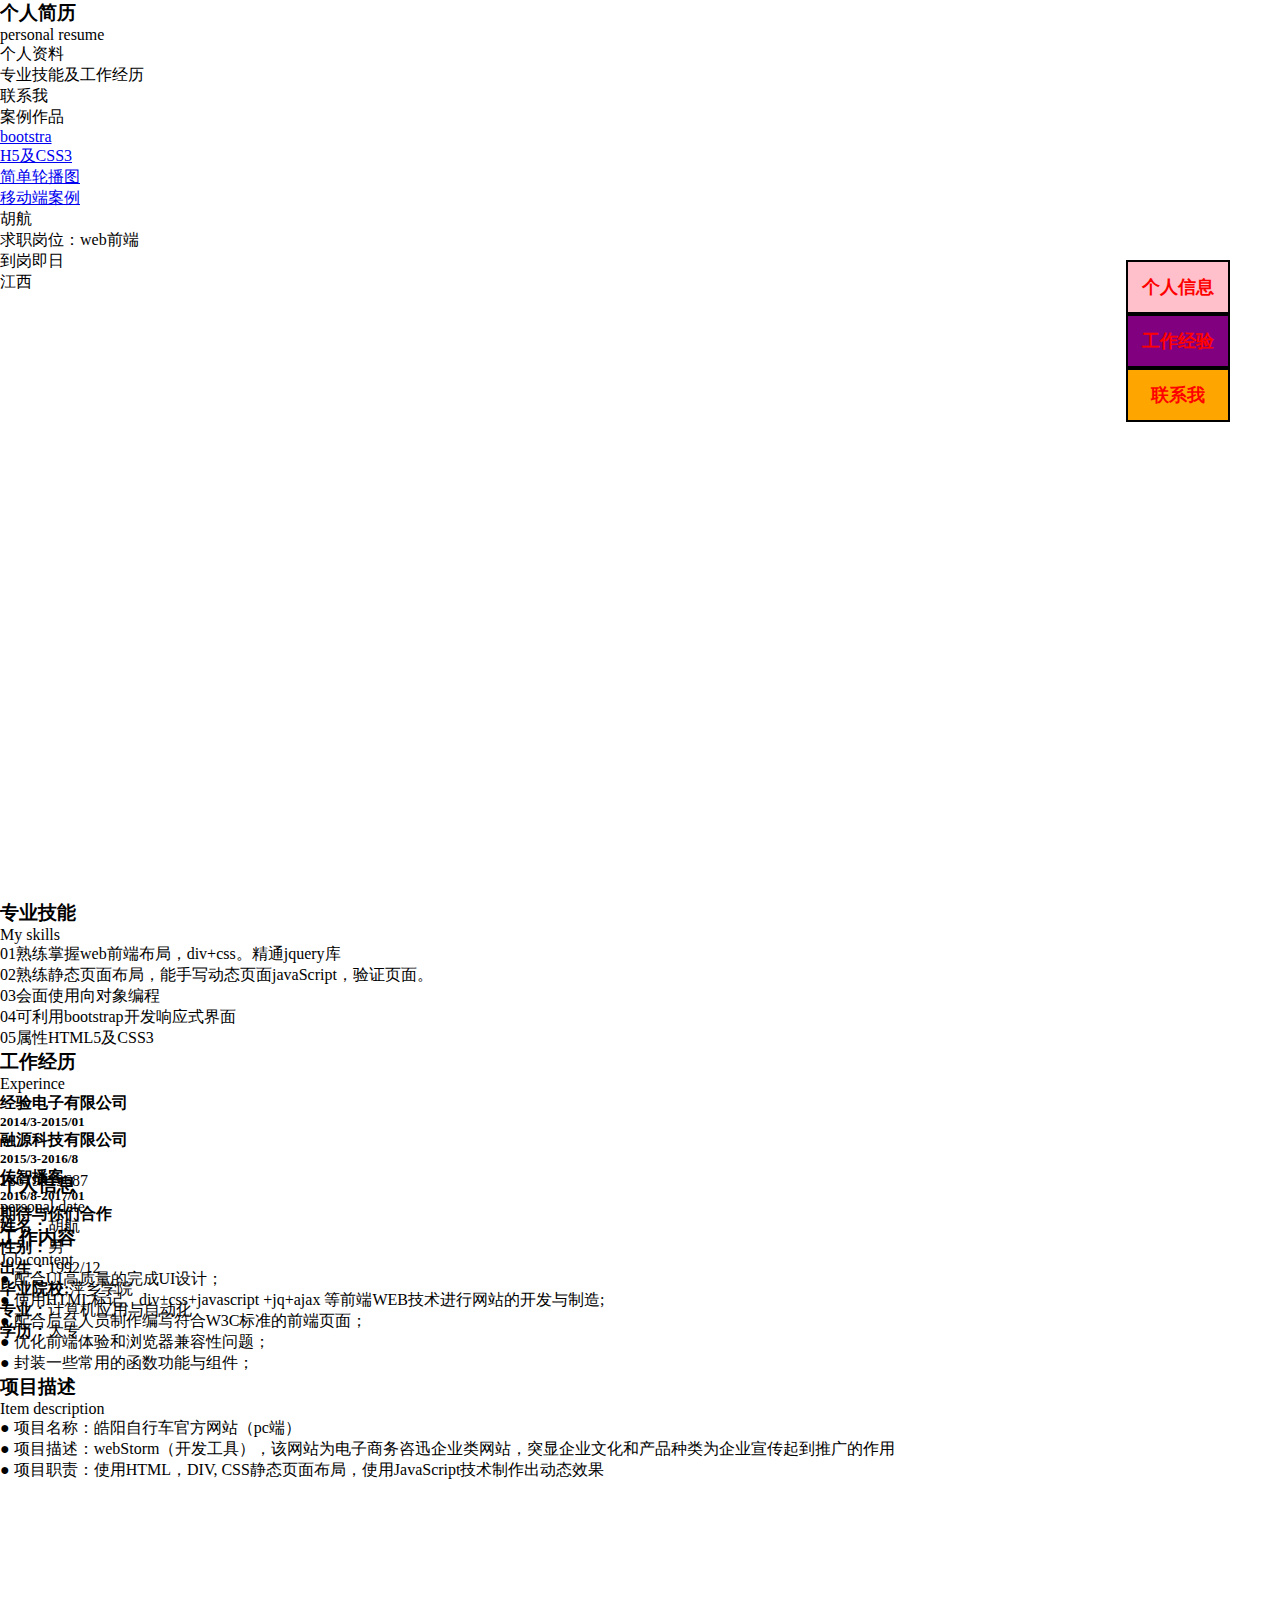
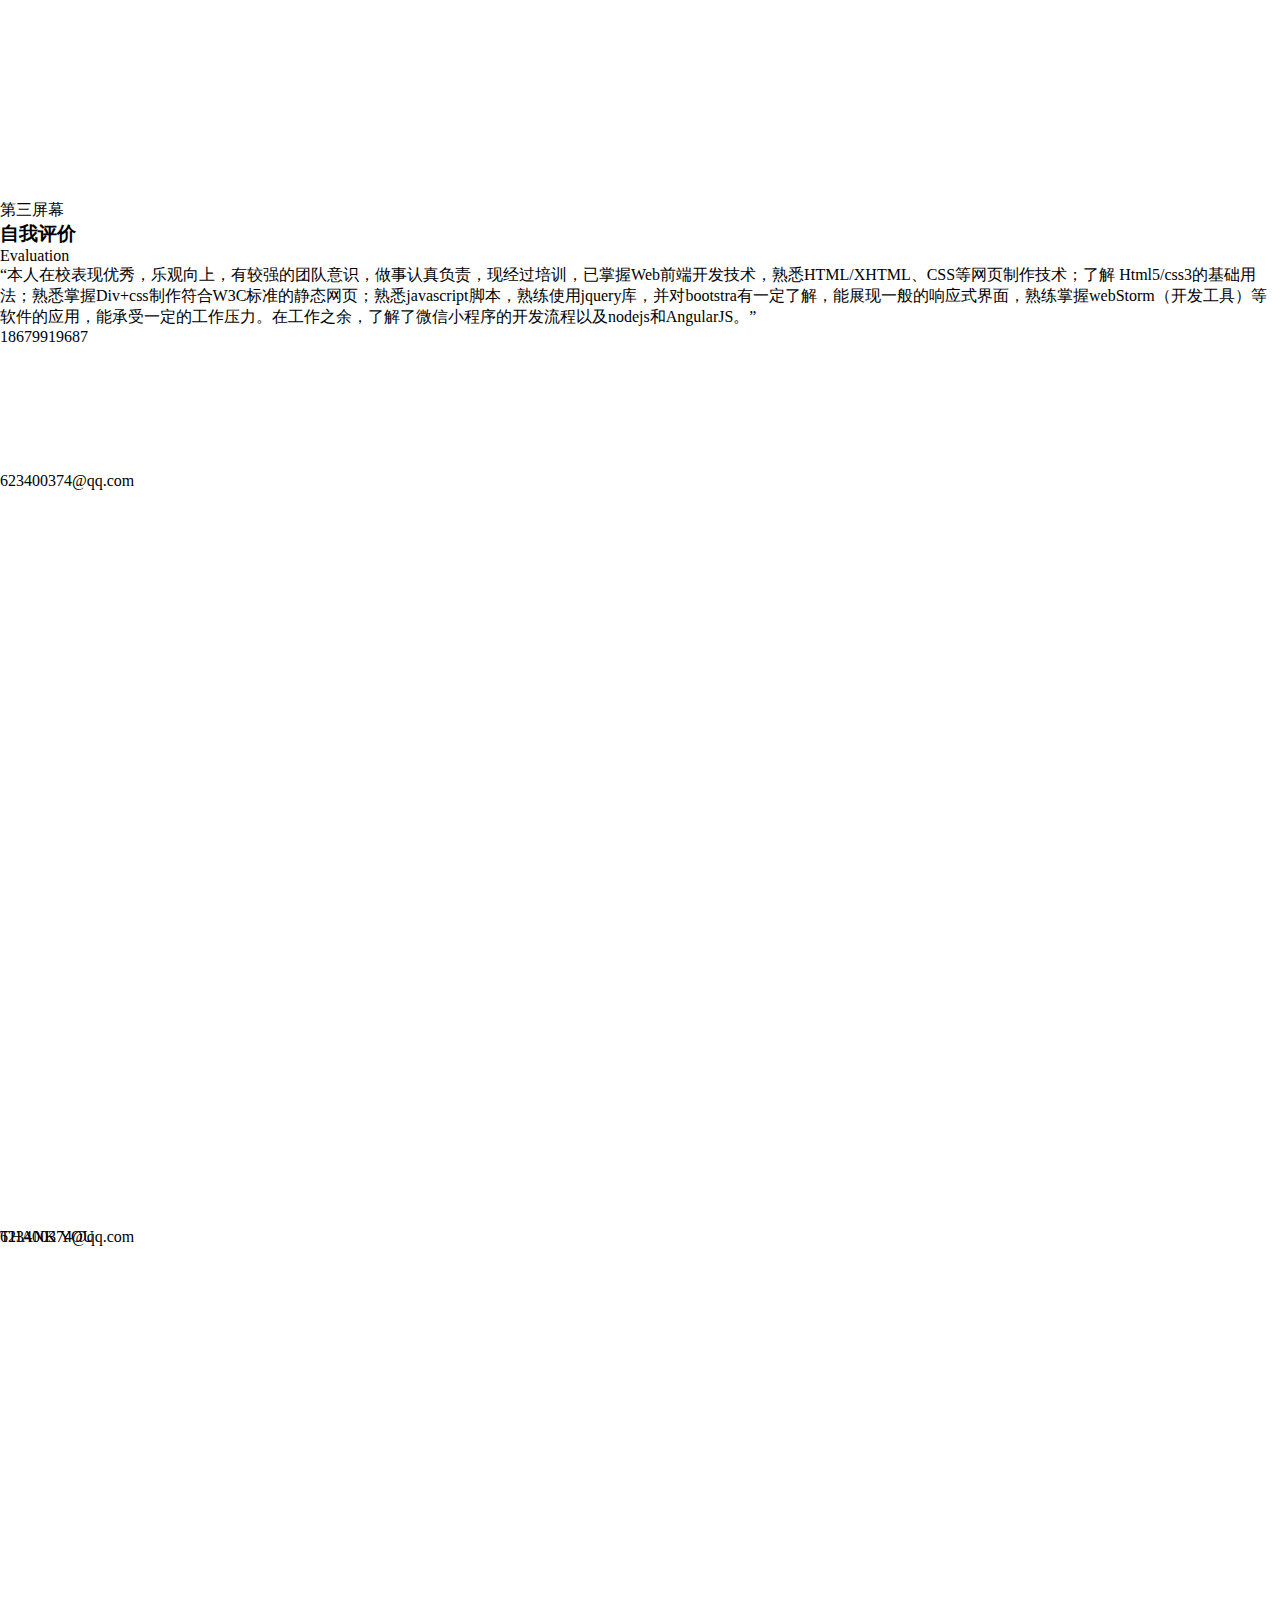
==== index.html @ 918c0c25 "Add files via upload" ====
<!DOCTYPE html>
<html>
<head lang="en">
    <meta charset="UTF-8">
    <title></title>
    <link rel="stylesheet" href="css/jian.css">
    <style>
        * {margin: 0;padding:0;}
        ol,ul {list-style: none;}
        body,html{
            width: 100%;
            height: 100%;
        }
        ul {
            width: 100%;
            height: 100%;
        }
        ul li {
            width: 100%;
            height: 100%;
        }
        ol {
            position: fixed;
            top: 260px;
            right: 50px;
            cursor: pointer;
        }
        ol li {
            width: 100px;
            height: 50px;
            text-align: center;
            line-height: 50px;
            border: 2px solid black;
            font-size: 18px;
            color: red;
            font-weight: 600;
            font-family: "微软雅黑";
        }
    </style>
</head>
<body>

<ul id="ul">
    <li class="section one">
        <div class="tou">
            <i class="iii"></i>
            <h3>个人简历</h3>
            <span>personal resume</span>
        </div>
        <div class="nav">
            <ul id="navbox">
                <li>个人资料</li>
                <li>专业技能及工作经历</li>
                <li>联系我</li>
                <li >
                    <div id="lili">
                        案例作品
                        <div class="ulbox" id="ulbox">
                            <ul>
                                <li><a href="wjs/index.html">bootstra</a></li>
                                <li><a href="360/360index.html">H5及CSS3</a></li>
                                <li><a href="tu/demo.html">简单轮播图</a></li>
                                <li><a href="sj/index.html">移动端案例</a></li>
                            </ul>
                        </div>
                    </div>
                </li>
            </ul>
        </div>
            <div class="ziliao">
                <p></p>
                <ul class="qiu">
                    <li><i class="ia"></i>胡航</li>
                    <li><i class="ib"></i>求职岗位：web前端</li>
                    <li><i class="ic"></i>到岗即日</li>
                </ul>
            </div>
            <div class="xian"></div>
            <ul class="xinxi">
                <li><i class="id"></i>江西</li>
                <li><i class="ie"></i>18679919687</li>
                <li><i class="if"></i>623400374@qq.com</li>
            </ul>
            <div class="ge">
                <div class="geren">
                    <i class="ig"></i>
                    <h3>个人信息</h3>
                    <p>personal date</p>
                </div>
                <div class="xiana"></div>
                <ul class="ji">
                    <li><span><b>姓名：</b>胡航</span></li>
                    <li><span><b>性别：</b>男</span></li>
                    <li><span><b>出生：</b>1992/12 </span></li>
                    <li><span><b>毕业院校:</b>萍乡学院</span></li>
                    <li><span><b>专业：</b>计算机应用与自动化 </span></li>
                    <li><span><b>学历：</b>大专</span></li>
                </ul>
            </div>
    </li>
    <li class="section two">
        <div class="jinengbox">
            <i class="ih"></i>
            <h3>专业技能</h3>
            <p>My skills</p>
            <div class="jineng">
                <div class="shu"></div>
                <ul>
                    <li><span>01</span>熟练掌握web前端布局，div+css。精通jquery库 </li>
                    <li><span>02</span>熟练静态页面布局，能手写动态页面javaScript，验证页面。</li>
                    <li><span>03</span>会面使用向对象编程</li>
                    <li><span>04</span>可利用bootstrap开发响应式界面</li>
                    <li><span>05</span>属性HTML5及CSS3</li>
                </ul>
            </div>
        </div>
        <div class="gongzuobox">
            <i class="ii"></i>
            <h3>工作经历</h3>
            <p>Experince</p>
            <div class="gongzuo">
                <div class="shu"></div>
                <div class="gongzuoxian"></div>
                <div class="gongzuoxianx"></div>
                <ul>
                    <li>
                        <h4>
                            经验电子有限公司
                        </h4>
                        <s></s>
                        <h5>
                            2014/3-2015/01
                        </h5>
                    </li>
                    <li>
                        <h4>
                            融源科技有限公司
                        </h4>
                        <s></s>
                        <h5>
                            2015/3-2016/8
                        </h5>
                    </li>
                    <li>
                        <h4>
                            传智播客
                        </h4>
                        <s></s>
                        <h5>
                            2016/8-2017/01
                        </h5>
                    </li>
                    <li>
                        <h4>
                            期待与你们合作
                        </h4>
                        <s class="ss"></s>
                    </li>
                </ul>
            </div>
        </div>
        <div class="reirong">
            <i class="ij"></i>
            <h3>工作内容</h3>
            <p>Job content</p>
            <ul>
                <li>●  配合UI高质量的完成UI设计；</li>
                <li>●  使用HTML标记、div+css+javascript +jq+ajax 等前端WEB技术进行网站的开发与制造;</li>
                <li>●  配合后台人员制作编写符合W3C标准的前端页面；</li>
                <li>●  优化前端体验和浏览器兼容性问题；</li>
                <li>●  封装一些常用的函数功能与组件；</li>
            </ul>
        </div>
        <div class="xiangmu">
            <div class="xxx"></div>
            <i class="ik"></i>
            <h3>项目描述</h3>
            <p>Item description</p>
            <ul>
                <li><span>●  项目名称：</span>皓阳自行车官方网站（pc端）</li>
                <li><span>●  项目描述：</span>webStorm（开发工具），该网站为电子商务咨迅企业类网站，突显企业文化和产品种类为企业宣传起到推广的作用</li>
                <li><span>●  项目职责：</span>使用HTML，DIV, CSS静态页面布局，使用JavaScript技术制作出动态效果</li>
            </ul>
        </div>
    </li>
    <li class="section three">第三屏幕
        <div class="ziping">
            <i class="iq"></i>
            <h3>自我评价</h3>
            <p>Evaluation</p>
        </div>
        <div class="zpshu"></div>
        <span class="zipingbox">
         “本人在校表现优秀，乐观向上，有较强的团队意识，做事认真负责，现经过培训，已掌握Web前端开发技术，熟悉HTML/XHTML、CSS等网页制作技术；了解 Html5/css3的基础用法；熟悉掌握Div+css制作符合W3C标准的静态网页；熟悉javascript脚本，熟练使用jquery库，并对bootstra有一定了解，能展现一般的响应式界面，熟练掌握webStorm（开发工具）等软件的应用，能承受一定的工作压力。在工作之余，了解了微信小程序的开发流程以及nodejs和AngularJS。”
        </span>
        <div class="lianxi">
            <i class="at"></i>
            <i class="m"></i>
            <i class="e"></i>
        </div>
        <ul class="atme">
            <li><i class="iy"></i>18679919687</li>
            <li><i class="iz"></i>623400374@qq.com</li>
        </ul>
       <span class="thank">THANK YOU</span>
    </li>
</ul>
<ol id="ol">
    <li>个人信息</li>
    <li>工作经验</li>
    <li>联系我</li>
</ol>
</body>
</html>
<script src="js/jian.js"></script>
<script>
    var ol = document.getElementById("ol");
    var ul = document.getElementById("ul");
    var arrColor = ["pink","purple","orange"];  // 颜色数组
    var olChild = ol.children;
    var ulChild = ul.children;

    var ulbox=document.getElementById("ulbox");/*nav*/
    var li=document.getElementById("lili");/*nav*/
    var navbox=document.getElementById("navbox")/*navbox*/
    li.onmousemove=function(){
        ulbox.style.display="block";
    }
    li.onmouseout=function(){
        ulbox.style.display="none";
    }


    var timer = null,leader = 0,target = 0;
    window.onscroll = function() {
        leader = document.body.scrollTop;
        console.log(leader);
    };
    for(var i=0; i<olChild.length;i++) {
        // 遍历颜色
        olChild[i].style.backgroundColor = arrColor[i];
        // 页面滑动   当我们点击了 ol 里面 第2个li
        //  页面要滑动到  ul 里面 第2个li  的位置
        // window.scrollTo(0,y);  我们需要知道 ul  第2个li 的y 坐标
        //  ulChild[1].offsetTop  可以得到  第2个li y 坐标
        // leader = leader + (target - leader ) / 10;
        olChild[i].index = i; // 得到ol 里面的每个小li 的索引号
        olChild[i].onclick = function() {
               /* alert(this.index);*/
            clearInterval(timer);
            target = ulChild[this.index].offsetTop;  // 核心语句   要去哪儿
            // window.scrollTo(0,ulChild[this.index].offsetTop);
            timer = setInterval(function() {
                var step = (target - leader) / 10;
                step = step > 0 ? Math.ceil(step) : Math.floor(step);
                leader = leader + step;  // 当前的位置  + 步长
                window.scrollTo(0,leader);
                if(leader == target ) {
                    clearInterval(timer);
                }
            } ,30)
        }
    }
 </script>
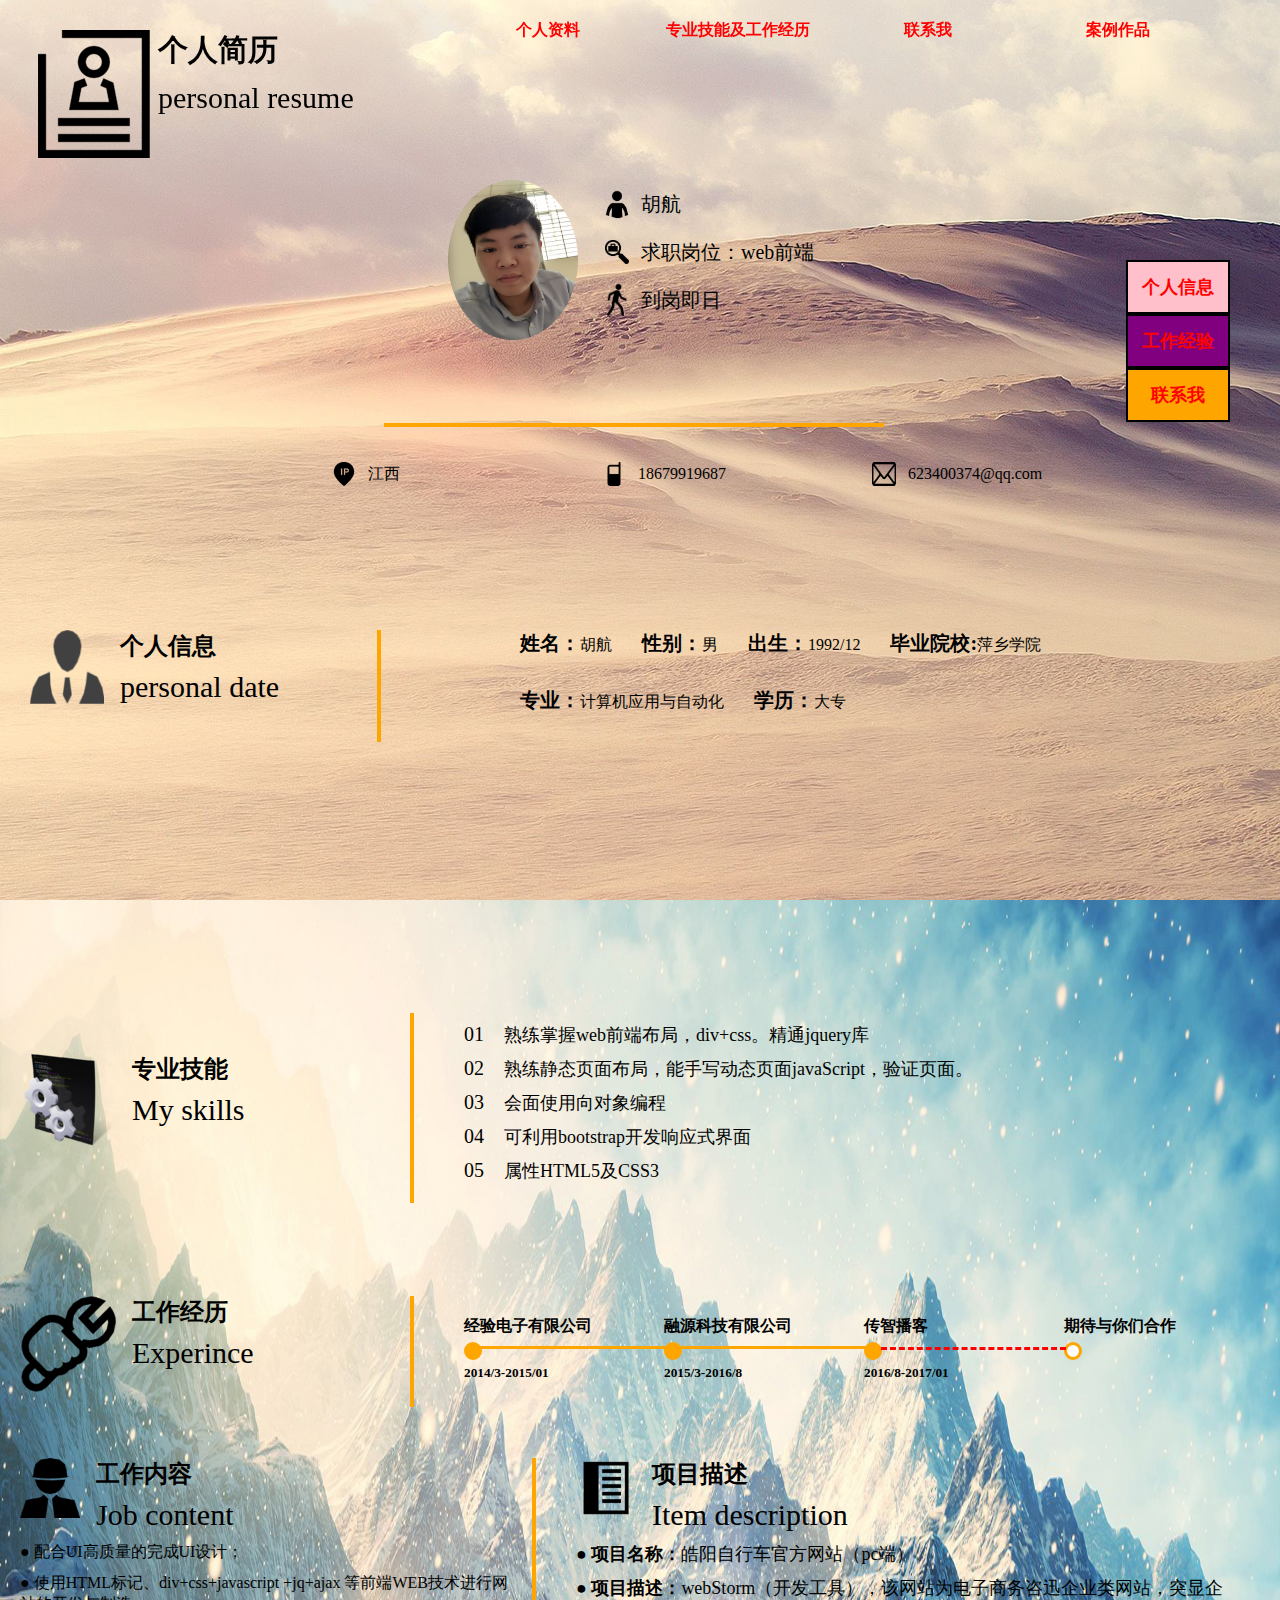
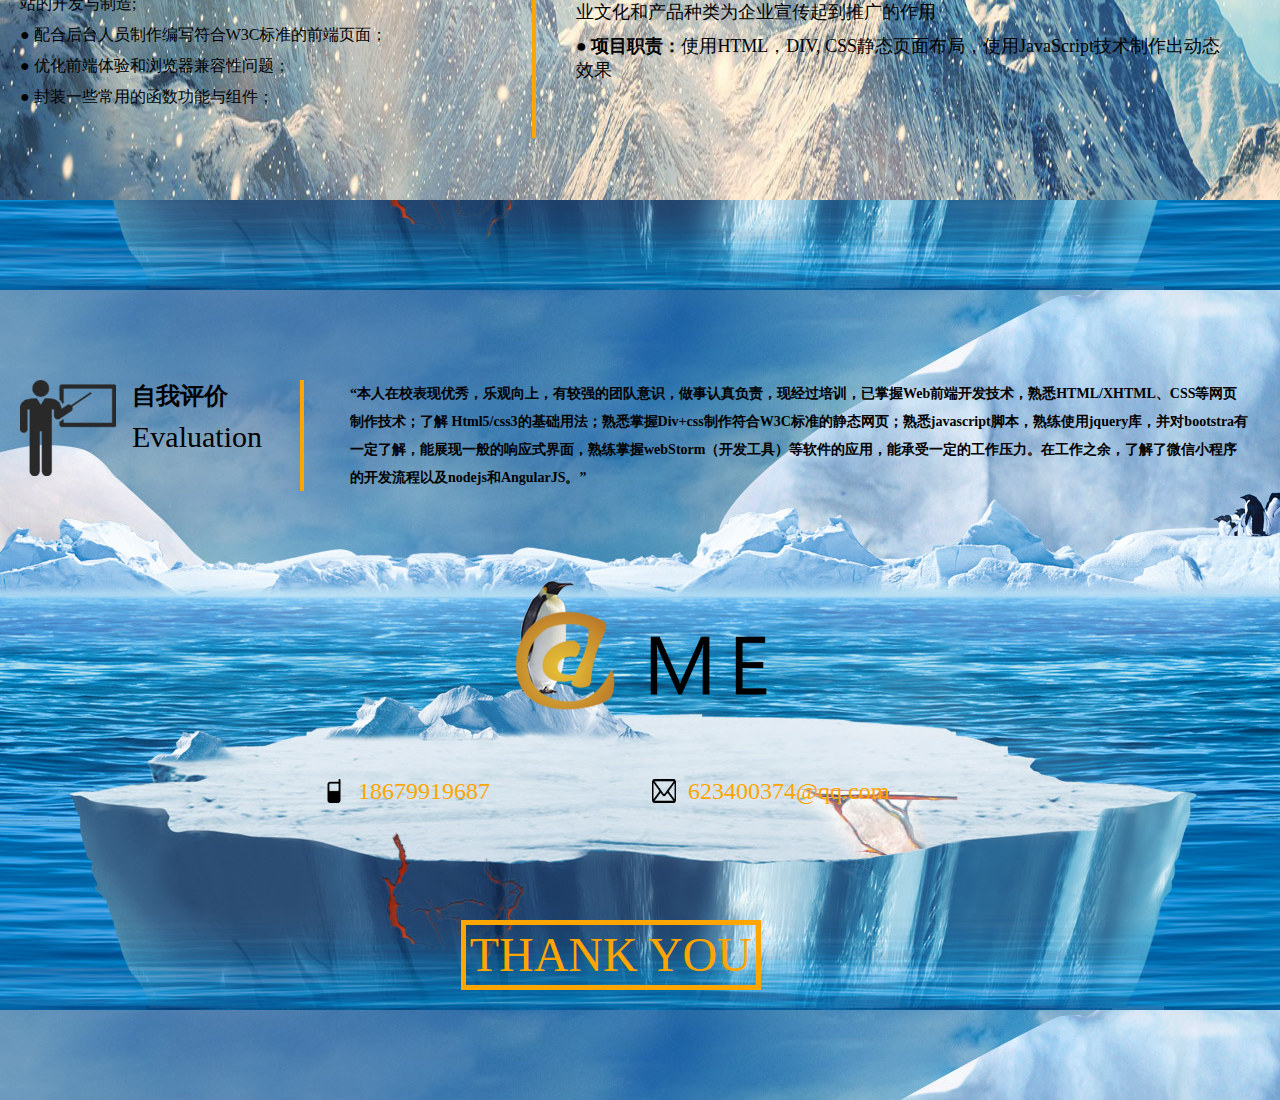
==== commit b020b89a: "Add files via upload" ====
--- a/index.html
+++ b/index.html
@@ -183,7 +183,7 @@
             </ul>
         </div>
     </li>
-    <li class="section three">第三屏幕
+    <li class="section three">
         <div class="ziping">
             <i class="iq"></i>
             <h3>自我评价</h3>
--- a/css/jian.css
+++ b/css/jian.css
@@ -0,0 +1,561 @@
+*{
+    margin: 0;
+    padding: 0;
+}
+i{
+    display: block;
+    width: 48px;
+    height: 48px;
+}
+s{
+    background-color: orange;
+    display: block;
+    width: 12px;
+    height: 12px;
+    border-radius: 50%;
+    border: 3px solid orange;
+    margin: 5px 0;
+}
+.ss{
+    background-color: #fff;
+}
+a{
+    text-decoration: none;
+}
+ul{
+    list-style: none;
+}
+.section{
+    position: relative;
+    overflow: hidden;
+}
+.nav{
+    position: fixed;
+    width: 100%;
+    height: 40px;
+    z-index: 1000;
+    cursor: pointer;
+}
+.tou{
+    position: relative;
+    left: 10px;
+    top:10px;
+    width: 460px;
+    margin: 20px;
+    float: left;
+    z-index: 1111;
+}
+.tou .iii{
+    float: left;
+    width: 128px;
+    height: 128px;
+    background:url("../images/0011.png") no-repeat center center;
+}
+.tou h3{
+
+    font-size: 30px;
+    margin-bottom:10px ;
+}
+.tou span{
+    font-family:"Times New Roman";
+    font-size: 30px;
+}
+.nav ul{
+    margin-left:35%;
+}
+.nav ul li{
+    height: 40px;
+    width: 180px;
+    float: left;
+    margin-left: 10px;
+    margin-top: 10px;
+    line-height: 40px;
+    text-align: center;
+    color:red ;
+    font-size: 16px;
+    font-weight: 700;
+    font-family: "微软雅黑";
+}
+.nav ul li:hover{
+    border-bottom: 3px solid chartreuse;
+    color: #fff;
+}
+.nav ul li a:hover{
+    color: #fff;
+}
+.te{
+    border-bottom: 3px solid chartreuse;
+    color: #fff;
+}
+.ulbox{
+    display: none;
+    margin-top: 10px;
+    width: 80px;
+    height: 300px;
+    position: absolute;
+    right: 210px;
+    top:30px
+}
+.nav .ulbox li{
+    height: 32px;
+    width: 80px;
+    margin-top: 10px;
+    font-size: 16px;
+    font-family: "微软雅黑";
+    line-height: 32px;
+    text-align: center;
+}
+.ulbox a{
+    width: 80px;
+    height: 32px;
+    color: red;
+}
+/*第一屏*/
+.one{
+    background: url("../images/01.jpg")no-repeat center center;
+}
+.one .ziliao{
+    position: absolute;
+    top: 20%;
+    left: 35%;
+}
+.one .ziliao p{
+    float: left;
+    width: 130px;
+    height: 160px;
+    text-align: center;
+    border-radius:  50% 50%;
+    background: url("../images/Q1.jpg")no-repeat center center;
+    background-size: 130px 160px;
+}
+.one .ziliao .qiu{
+    width: 300px;
+    float: left;
+    margin-left: 15px;
+}
+.one .ziliao ul li{
+    height: 48px;
+    line-height: 48px;
+    text-align: left;
+    font-family: "微软雅黑";
+    font-size: 20px;
+}
+.one .ziliao i{
+    float: left;
+}
+.one .ziliao .ia{
+    background:url("../images/0001.png") no-repeat center center;
+    background-size: 48px 48px;
+}
+.one .ziliao .ib{
+    background:url("../images/0003.png") no-repeat center center;
+    background-size:24px 24px;
+}
+.one .ziliao .ic{
+    background:url("../images/0002.png") no-repeat center center;
+    background-size: 64px 64px;
+}
+.one .xian{
+    width: 500px;
+    height: 4px;
+    background-color: orange;
+    position: absolute;
+    top: 47%;
+    left: 30%;
+}
+.one .xinxi{
+    width:100%;
+    height: 150px;
+    position: absolute;
+    top: 50%;
+    left: 25%;
+}
+.one .xinxi i{
+    float: left;
+}
+.one .xinxi li{
+    width: 230px;
+    float: left;
+    height: 48px;
+    line-height: 48px;
+    text-align: left;
+    font-family: "微软雅黑";
+    font-size: 16px;
+    margin-right:40px;
+}
+.xinxi .id{
+    background:url("../images/0006.png") no-repeat center center;
+    background-size: 24px 24px;
+}
+.xinxi .ie{
+    background:url("../images/0007.png") no-repeat center center;
+    background-size: 24px 24px;
+}
+.xinxi .if{
+    background:url("../images/0005.png") no-repeat center center;
+    background-size: 24px 24px;
+}
+.one .ge{
+    position: absolute;
+    top: 70%;
+}
+.one .ge .ji{
+    margin-left: 520px;
+    width: 100%;
+}
+.one .ge .ji li span:nth-child(odd){
+    float: left;
+    margin: 0 30px 30px  0;
+}
+.one .ge b{
+    color: #010103;
+    font-size: 20px;
+}
+.one .ge .ji li{
+    font-family: "微软雅黑";
+    font-size: 16px;
+}
+.one .ge .geren{
+    float: left;
+    width: 300px;
+    margin-left: 30px;
+}
+.one .ge .ig{
+    width: 74px;
+    height: 74px;
+    background:url("../images/0009.png") no-repeat center center;
+    background-size: 74px 74px;
+    float: left;
+    margin-right: 16px;
+}
+.one .ge h3{
+    font-family: "微软雅黑";
+    font-size: 24px;
+    margin-bottom:8px ;
+}
+.one .ge p{
+    font-family:"Footlight MT Light";
+    font-size: 30px;
+}
+.one .ge .xiana{
+    position: absolute;
+    left: 50%;
+    width: 4px;
+    height: 112px;
+    background-color:orange;
+}
+
+/*第2屏*/
+.two{
+    background-size:contain;
+    background: url("../images/02.jpg") no-repeat center center;
+    background-size: 100% 100%;
+}
+.two .jinengbox{
+    position: absolute;
+    top:17%;
+    float: left;
+    width: 300px;
+    margin-left: 20px;
+}
+.jinengbox .ih{
+    width: 96px;
+    height: 96px;
+    background:url("../images/0012.png") no-repeat center center;
+    float: left;
+    margin-right: 16px;
+}
+.jinengbox h3{
+    font-family: "微软雅黑";
+    font-size: 24px;
+    margin-bottom:8px ;
+}
+.jinengbox p{
+    font-family:"Footlight MT Light";
+    font-size: 30px;
+}
+.jinengbox .jineng{
+    position: absolute;
+    left: 130%;
+    top: -90px;
+    margin-top: 50px;
+    width: 600px;
+}
+.jineng ul li{
+    font-size: 18px;
+    font-family: "微软雅黑";
+    margin-top: 10px;
+    margin-left: 10px;
+}
+.jineng ul li span{
+    margin-right: 20px;
+    font-size: 20px;
+    font-family: "微软雅黑";
+}
+.jineng .shu{
+    float: left;
+    height: 190px;
+    width: 4px;
+    background-color: orange;
+    margin-right: 50px;
+}
+.two .gongzuobox{
+    position: absolute;
+    top:44%;
+    float: left;
+    width: 300px;
+    margin-left: 20px;
+}
+.gongzuobox .ii{
+    width: 96px;
+    height: 96px;
+    background:url("../images/0013.png") no-repeat center center;
+    float: left;
+    margin-right: 16px;
+}
+.gongzuobox h3{
+    font-family: "微软雅黑";
+    font-size: 24px;
+    margin-bottom:8px ;
+}
+.gongzuobox p{
+    font-family:"Footlight MT Light";
+    font-size: 30px;
+}
+.gongzuobox .gongzuo{
+    position: absolute;
+    left: 130%;
+    top: -50px;
+    margin-top: 50px;
+    width: 600px;
+}
+.gongzuo .shu{
+    float: left;
+    height: 111px;
+    width: 4px;
+    background-color: orange;
+    margin-right: 50px;
+}
+.gongzuo ul{
+    margin-top: 20px;
+    width: 900px;
+}
+.gongzuo ul li{
+    width: 200px;
+    float:left;
+}
+.gongzuo .gongzuoxian{
+    position: absolute;
+    top:50px;
+    left: 70px;
+    height: 3px;
+    width:400px;
+    background-color: orange;
+}
+.gongzuo .gongzuoxianx{
+    position: absolute;
+    top:48px;
+    left: 471px;
+    height: 3px;
+    width:185px;
+    border-bottom: 3px dashed red;
+    /*background-color: red;*/
+}
+
+.two .reirong{
+    width:220px;
+    position: absolute;
+    top:62%;
+    margin-left: 20px;
+    float: left;
+}
+.reirong .ij{
+    width: 60px;
+    height: 60px;
+    background:url("../images/0014.png") no-repeat center center;
+    background-size: 60px 60px;
+    float: left;
+    margin-right: 16px;
+}
+.reirong h3{
+    font-family: "微软雅黑";
+    font-size: 24px;
+    margin-bottom:8px ;
+}
+.reirong p{
+    font-family:"Footlight MT Light";
+    font-size: 30px;
+}
+.reirong ul{
+    margin-top: 10px;
+    width: 500px;
+}
+.reirong ul li{
+    font-family: "微软雅黑";
+    margin-top: 10px;
+    font-size: 16px;
+}
+.two .xiangmu{
+    width: 700px;
+    position: absolute;
+    top:62%;
+    left: 40%;
+    float: left;
+    margin-left: 20px;
+}
+.xiangmu .ik{
+    width: 60px;
+    height: 60px;
+    background:url("../images/0015.png") no-repeat center center;
+    background-size: 60px 60px;
+    float: left;
+    margin-right: 16px;
+}
+.xiangmu h3{
+    font-family: "微软雅黑";
+    font-size: 24px;
+    margin-bottom:8px ;
+}
+.xiangmu p{
+    font-family:"Footlight MT Light";
+    font-size: 30px;
+}
+.xiangmu ul{
+    margin-top: 10px;
+}
+.xiangmu ul li{
+    font-family: "微软雅黑";
+    margin-top: 10px;
+    font-size: 18px;
+}
+.xiangmu ul span{
+    font-family: "微软雅黑";
+    font-size: 18px;
+    font-weight: 700;
+}
+.xiangmu .xxx{
+    float: left;
+    width: 4px;
+    height: 280px;
+    margin-right: 40px;
+    background-color: orange;
+}
+
+/*第3屏*/
+.three{
+    background: url("../images/03.jpg") center center;
+}
+.three .ziping{
+    width: 700px;
+    position: absolute;
+    top: 20%;
+    float: left;
+    margin-left: 20px;
+}
+.ziping .iq{
+    width: 96px;
+    height: 96px;
+    background:url("../images/0016.png") no-repeat center center;
+    background-size: 96px 96px;
+    float: left;
+    margin-right: 16px;
+}
+.ziping h3{
+     font-family: "微软雅黑";
+     font-size: 24px;
+     margin-bottom:8px ;
+ }
+.ziping p{
+    font-family:"Footlight MT Light";
+    font-size: 30px;
+}
+
+.zipingbox{
+    width: 900px;
+    float: left;
+    position: absolute;
+    top: 20%;
+    left: 300px;
+    font-size: 14px;
+    font-family: "微软雅黑";
+    font-weight: 600;
+    line-height: 28px;
+    margin-left: 50px;
+}
+.zpshu{
+    position: absolute;
+    top: 20%;
+    left: 300px;
+    float: left;
+    height: 111px;
+    width: 4px;
+    background-color: orange;
+}
+.lianxi{
+    width: 800px;
+    position: absolute;
+    top: 44%;
+    left: 500px;
+}
+.lianxi .at{
+    width: 128px;
+    height: 128px;
+    background:url("../images/0017.png") no-repeat center center;
+    float: left;
+    margin-right: 16px;
+}
+.lianxi .m{
+    margin-top: 35px;
+    width: 72px;
+    height: 72px;
+    background:url("../images/0018.png") no-repeat center center;
+    background-size: 72px 72px;
+    float: left;
+}
+.lianxi .e{
+    margin-top: 35px;
+    width: 72px;
+    height: 72px;
+    background:url("../images/0019.png") no-repeat center center;
+    background-size: 72px 72px;
+    float: left;
+    margin-right: 16px;
+}
+.atme{
+    position:absolute;
+    top: 63%;
+    left: 310px;
+}
+.atme li{
+    width: 300px;
+    margin-right: 30px;
+    float: left;
+    line-height: 48px;
+    font-size: 24px;
+    font-weight: 500;
+    color: orange;
+    font-family: "微软雅黑";
+}
+.atme .iy{
+    float: left;
+    background:url("../images/0007.png") no-repeat center center;
+    background-size: 24px 24px;
+}
+.atme .iz{
+    float: left;
+    background:url("../images/0005.png") no-repeat center center;
+    background-size: 24px 24px;
+}
+.thank{
+    width: 290px;
+    height:60px;
+    border: 5px solid orange;
+    position: absolute;
+    top: 80%;
+    left: 36%;
+    font-size:48px;
+    font-family: "Times New Roman";
+    color: orange;
+    text-align: center;
+    line-height: 60px;
+}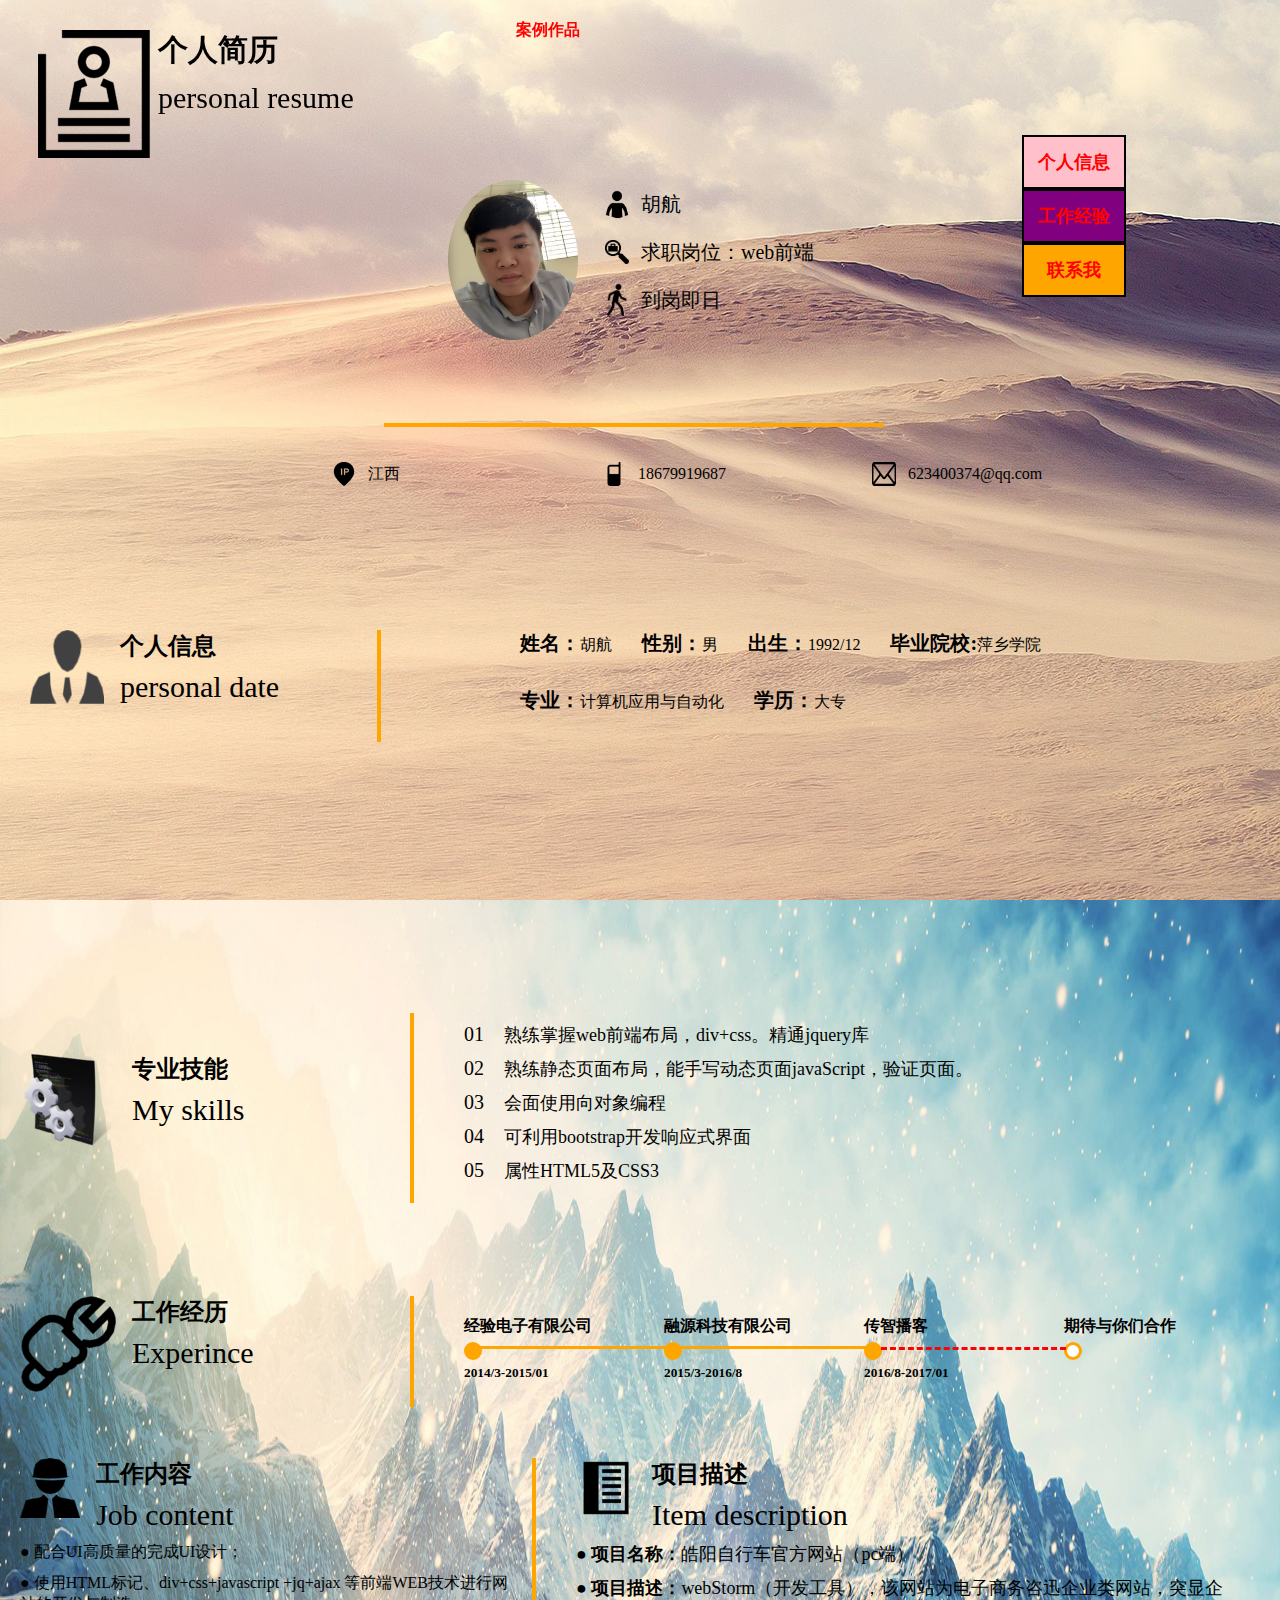
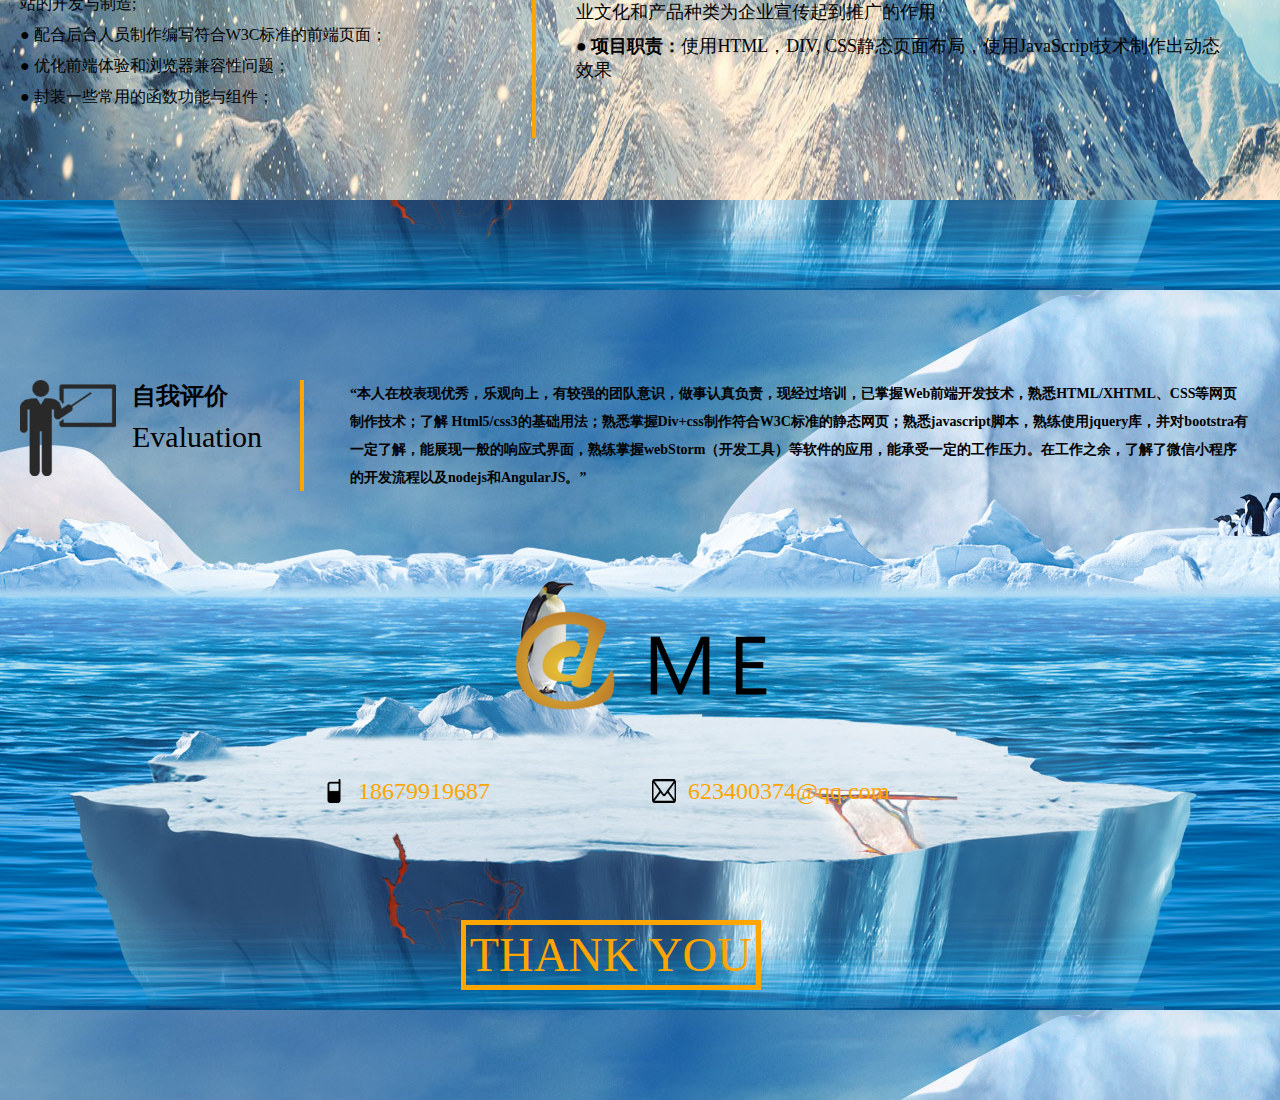
==== commit f7f45058: "Add files via upload" ====
--- a/index.html
+++ b/index.html
@@ -21,8 +21,8 @@
         }
         ol {
             position: fixed;
-            top: 260px;
-            right: 50px;
+            top: 15%;
+            right: 12%;
             cursor: pointer;
         }
         ol li {
@@ -49,9 +49,9 @@
         </div>
         <div class="nav">
             <ul id="navbox">
-                <li>个人资料</li>
+               <!-- <li>个人资料</li>
                 <li>专业技能及工作经历</li>
-                <li>联系我</li>
+                <li>联系我</li>-->
                 <li >
                     <div id="lili">
                         案例作品
@@ -225,12 +225,10 @@
     var navbox=document.getElementById("navbox")/*navbox*/
     li.onmousemove=function(){
         ulbox.style.display="block";
-    }
+    };
     li.onmouseout=function(){
         ulbox.style.display="none";
-    }
-
-
+    };
     var timer = null,leader = 0,target = 0;
     window.onscroll = function() {
         leader = document.body.scrollTop;
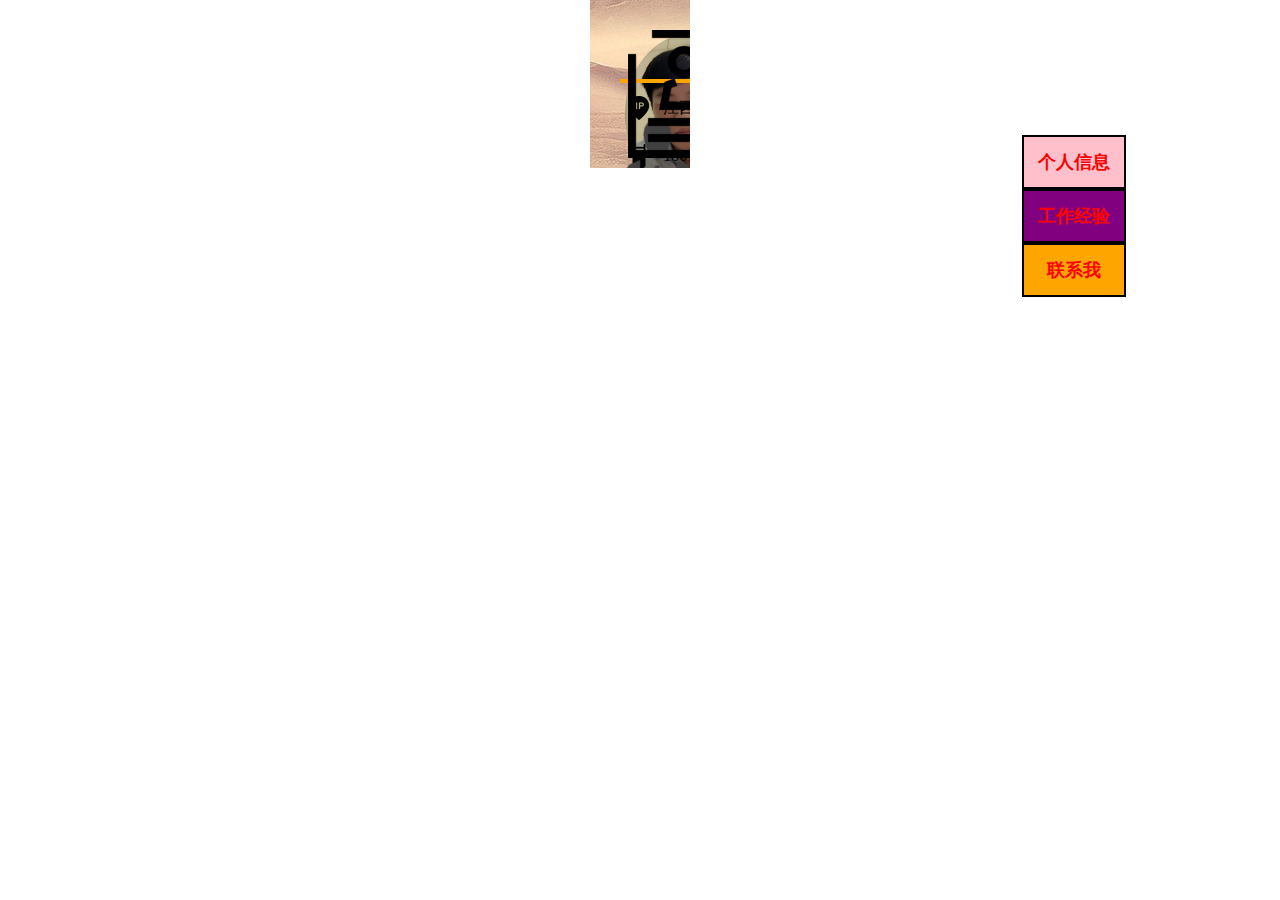
==== commit 9ff7a1db: "Update index.html" ====
--- a/index.html
+++ b/index.html
@@ -7,10 +7,6 @@
     <style>
         * {margin: 0;padding:0;}
         ol,ul {list-style: none;}
-        body,html{
-            width: 100%;
-            height: 100%;
-        }
         ul {
             width: 100%;
             height: 100%;
@@ -259,4 +255,4 @@
             } ,30)
         }
     }
- </script>+ </script>
--- a/css/jian.css
+++ b/css/jian.css
@@ -6,6 +6,10 @@
     display: block;
     width: 48px;
     height: 48px;
+}
+body{
+width:100px;
+margin:0 auto;
 }
 s{
     background-color: orange;
@@ -52,7 +56,6 @@
     background:url("../images/0011.png") no-repeat center center;
 }
 .tou h3{
-
     font-size: 30px;
     margin-bottom:10px ;
 }
@@ -61,13 +64,11 @@
     font-size: 30px;
 }
 .nav ul{
-    margin-left:35%;
-}
-.nav ul li{
+    margin-left:55%;
+}
+.nav li{
     height: 40px;
     width: 180px;
-    float: left;
-    margin-left: 10px;
     margin-top: 10px;
     line-height: 40px;
     text-align: center;
@@ -77,7 +78,6 @@
     font-family: "微软雅黑";
 }
 .nav ul li:hover{
-    border-bottom: 3px solid chartreuse;
     color: #fff;
 }
 .nav ul li a:hover{
@@ -89,21 +89,18 @@
 }
 .ulbox{
     display: none;
-    margin-top: 10px;
-    width: 80px;
-    height: 300px;
-    position: absolute;
-    right: 210px;
-    top:30px
-}
+    width: 60%;
+    position: relative;
+}
+
 .nav .ulbox li{
     height: 32px;
-    width: 80px;
+    width: 200px;
     margin-top: 10px;
     font-size: 16px;
     font-family: "微软雅黑";
     line-height: 32px;
-    text-align: center;
+    text-align: left;
 }
 .ulbox a{
     width: 80px;
@@ -253,7 +250,7 @@
 }
 .two .jinengbox{
     position: absolute;
-    top:17%;
+    top:10%;
     float: left;
     width: 300px;
     margin-left: 20px;
@@ -301,7 +298,7 @@
 }
 .two .gongzuobox{
     position: absolute;
-    top:44%;
+    top:37%;
     float: left;
     width: 300px;
     margin-left: 20px;
@@ -365,7 +362,7 @@
 .two .reirong{
     width:220px;
     position: absolute;
-    top:62%;
+    top:55%;
     margin-left: 20px;
     float: left;
 }
@@ -398,7 +395,7 @@
 .two .xiangmu{
     width: 700px;
     position: absolute;
-    top:62%;
+    top:55%;
     left: 40%;
     float: left;
     margin-left: 20px;
@@ -471,7 +468,7 @@
 }
 
 .zipingbox{
-    width: 900px;
+    width: 600px;
     float: left;
     position: absolute;
     top: 20%;
@@ -558,4 +555,4 @@
     color: orange;
     text-align: center;
     line-height: 60px;
-}+}
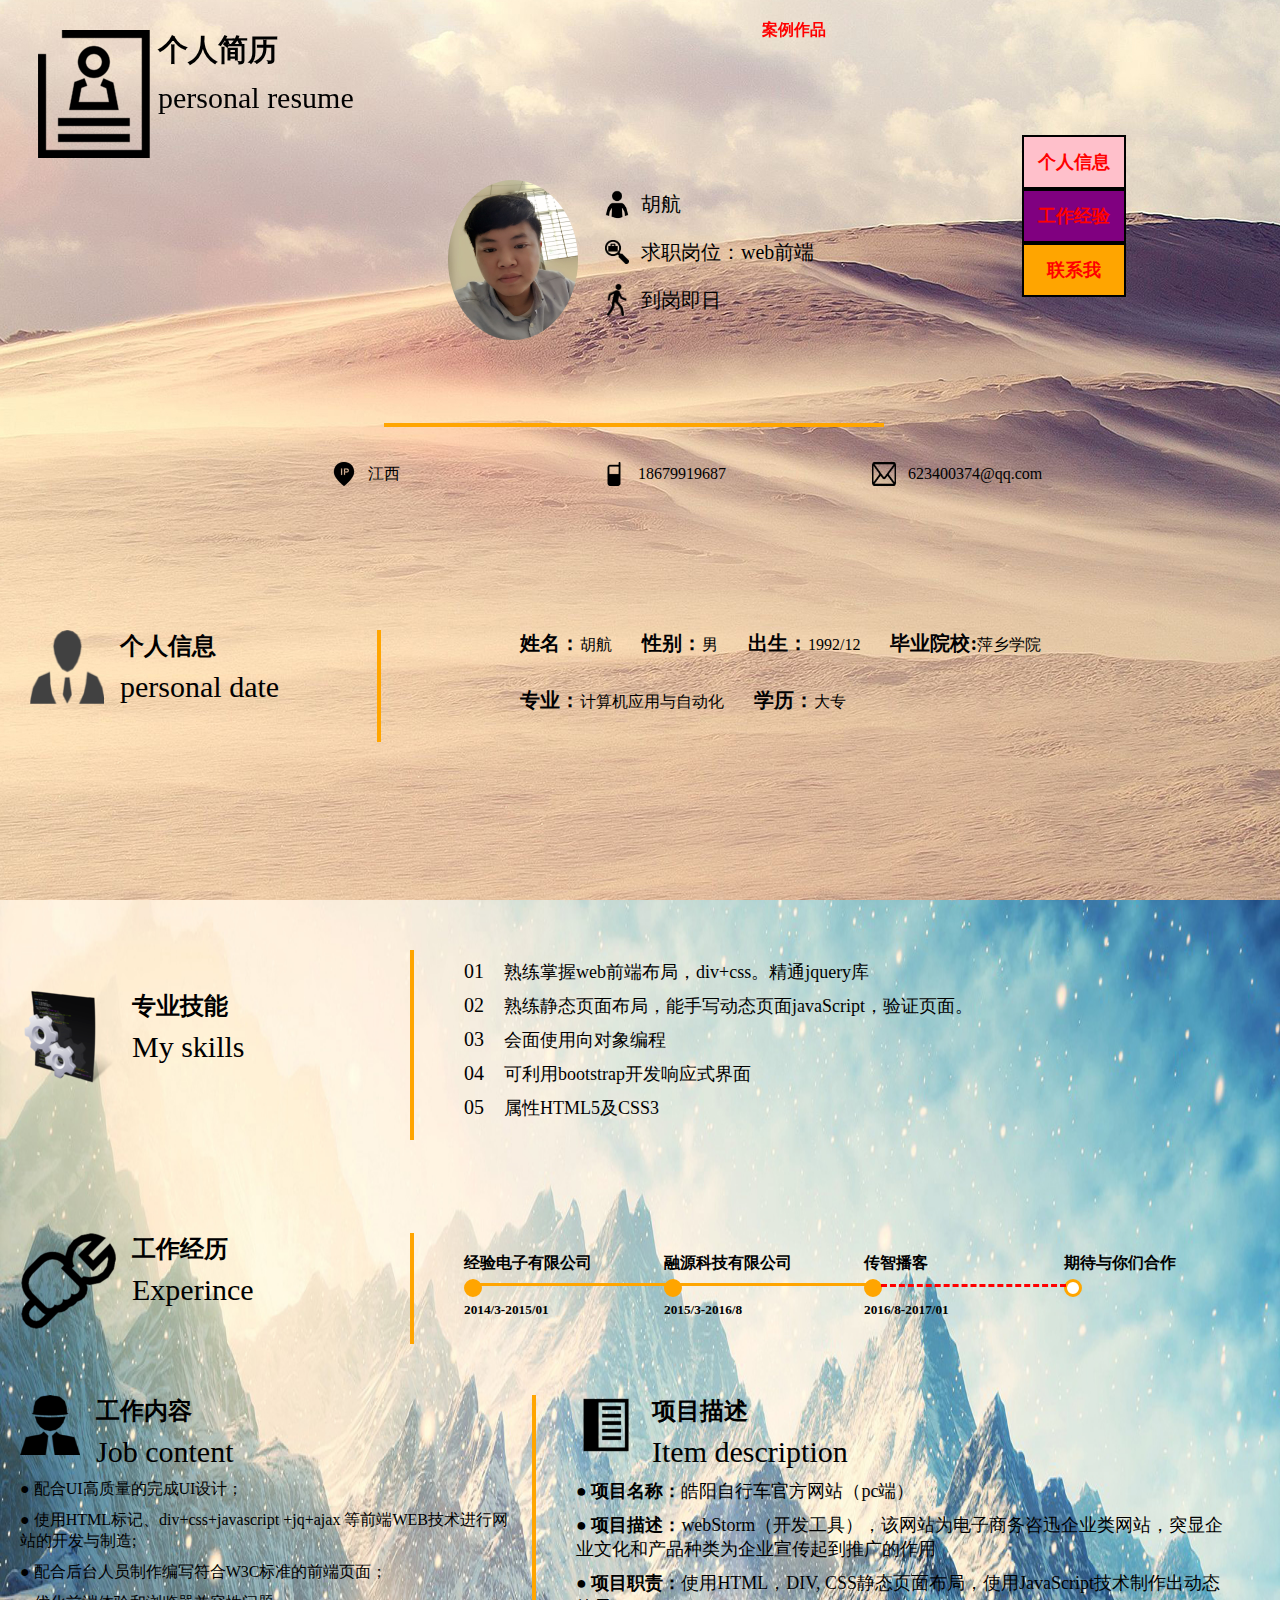
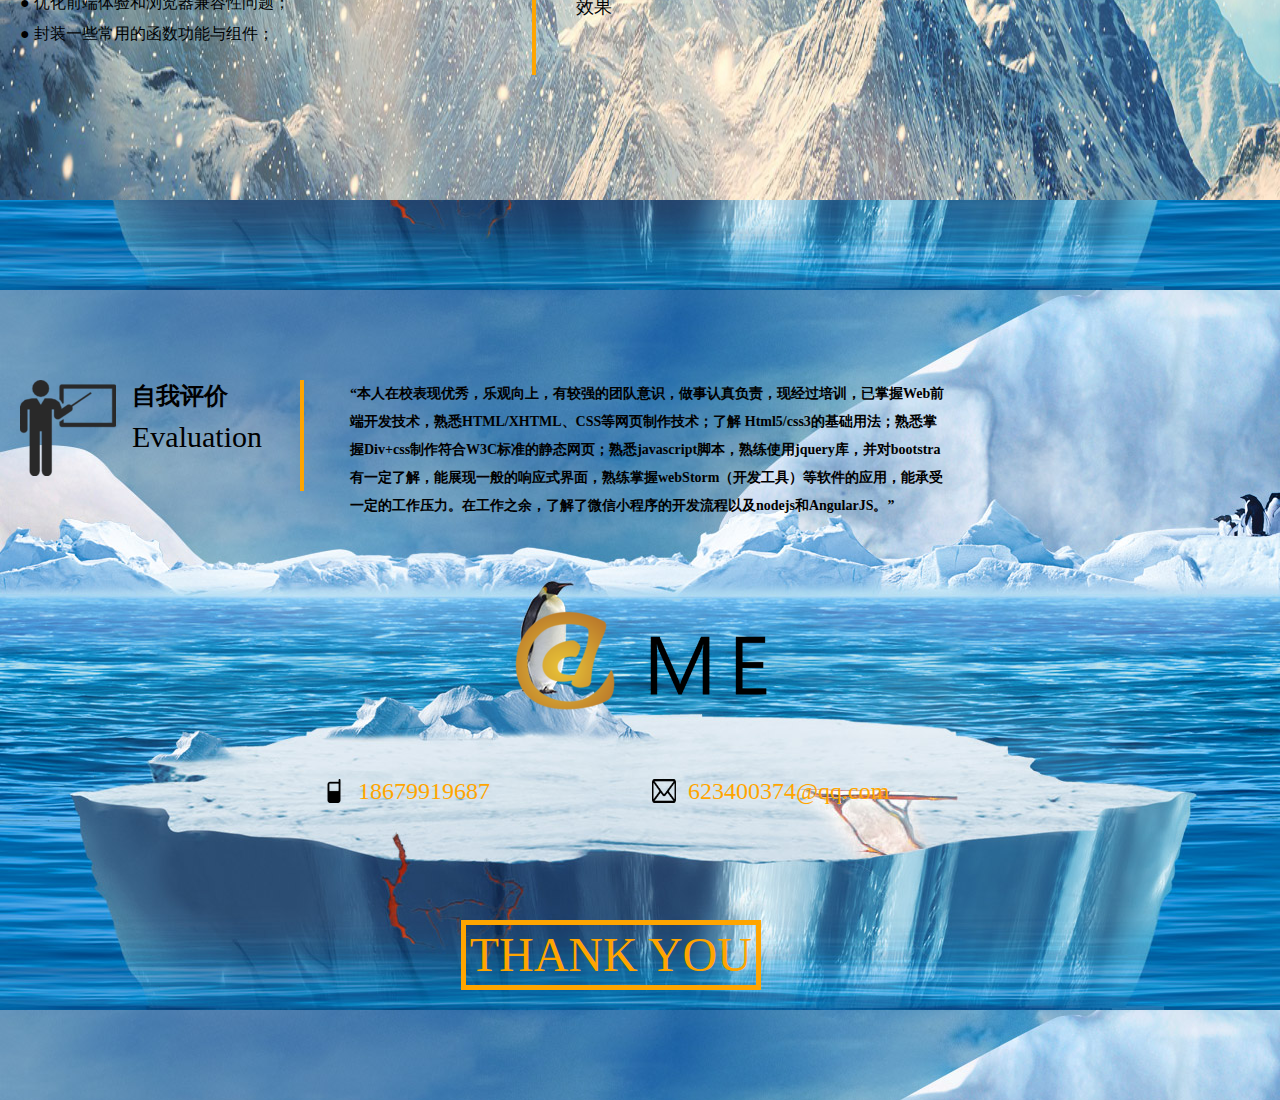
==== commit b200a6dc: "Add files via upload" ====
--- a/index.html
+++ b/index.html
@@ -7,6 +7,10 @@
     <style>
         * {margin: 0;padding:0;}
         ol,ul {list-style: none;}
+        body,html{
+            width: 100%;
+            height: 100%;
+        }
         ul {
             width: 100%;
             height: 100%;
@@ -255,4 +259,4 @@
             } ,30)
         }
     }
- </script>
+ </script>--- a/css/jian.css
+++ b/css/jian.css
@@ -8,7 +8,7 @@
     height: 48px;
 }
 body{
-width:100px;
+width:1200px;
 margin:0 auto;
 }
 s{
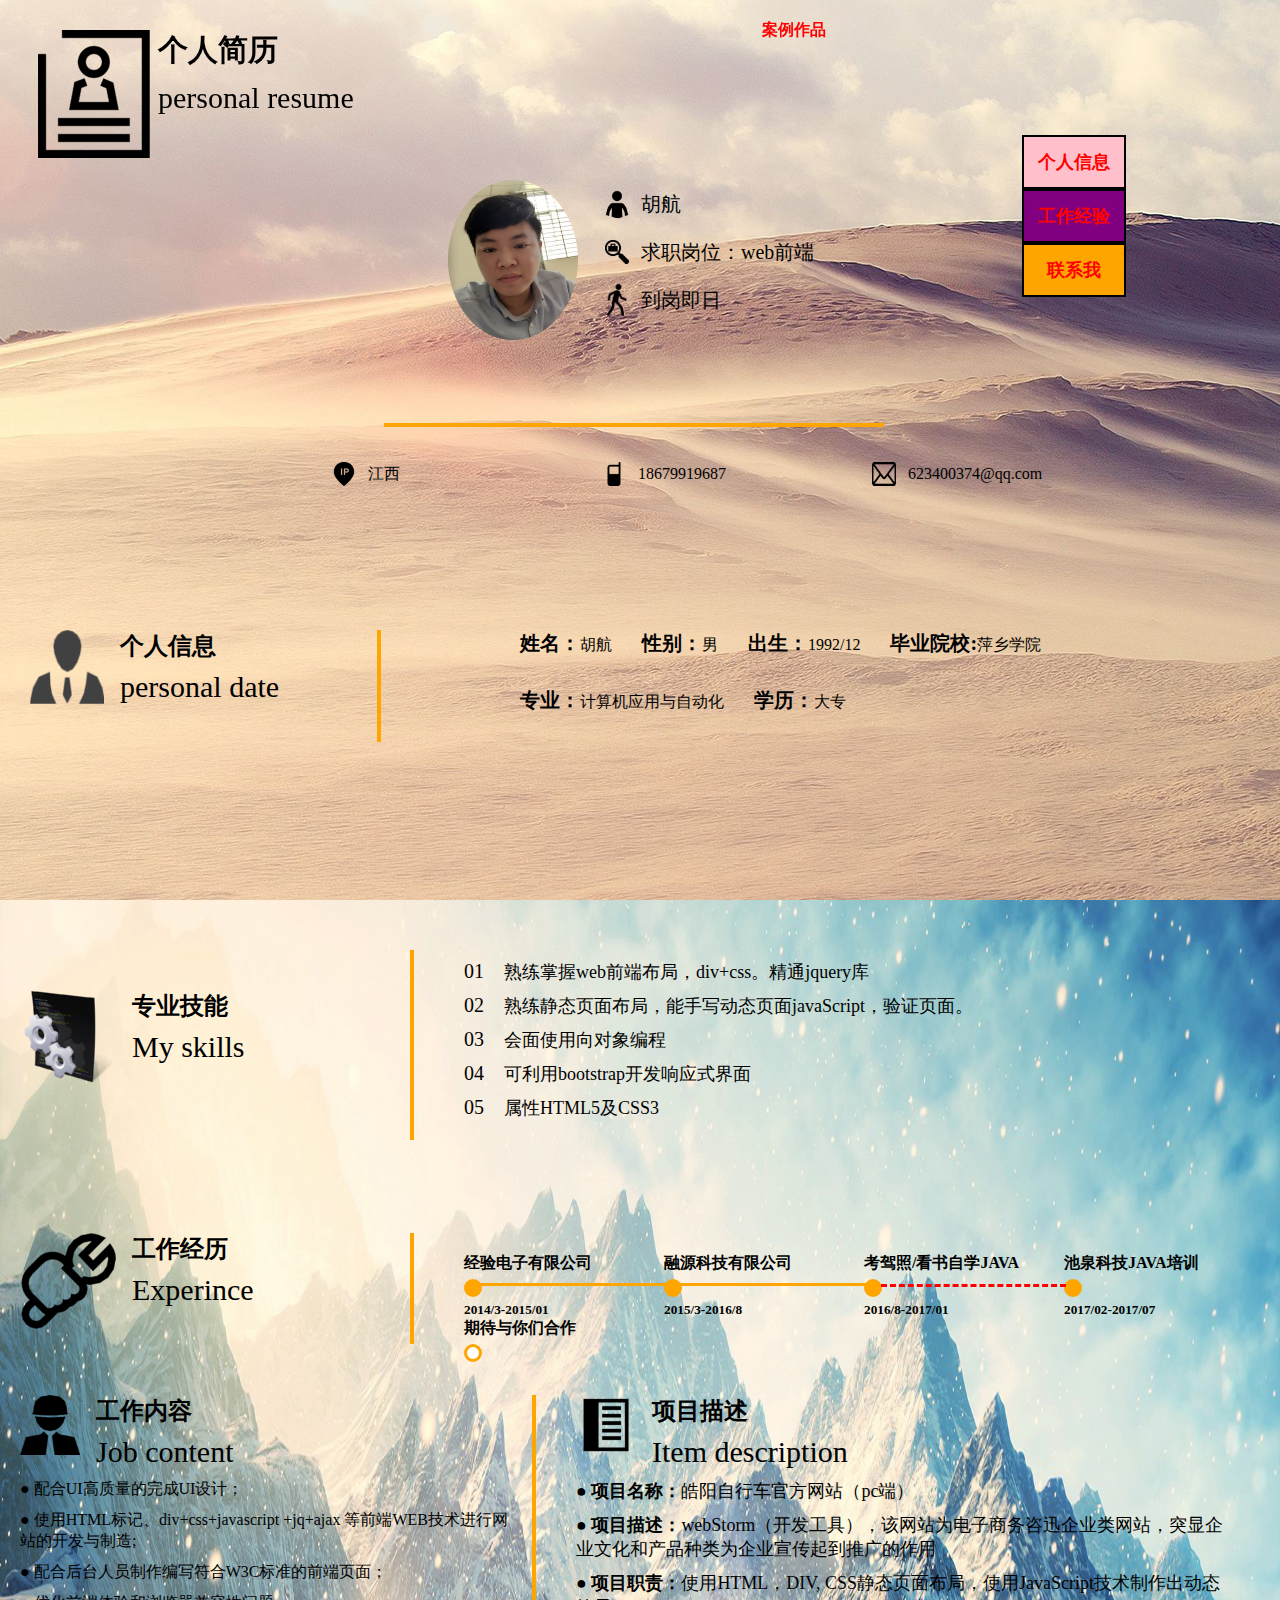
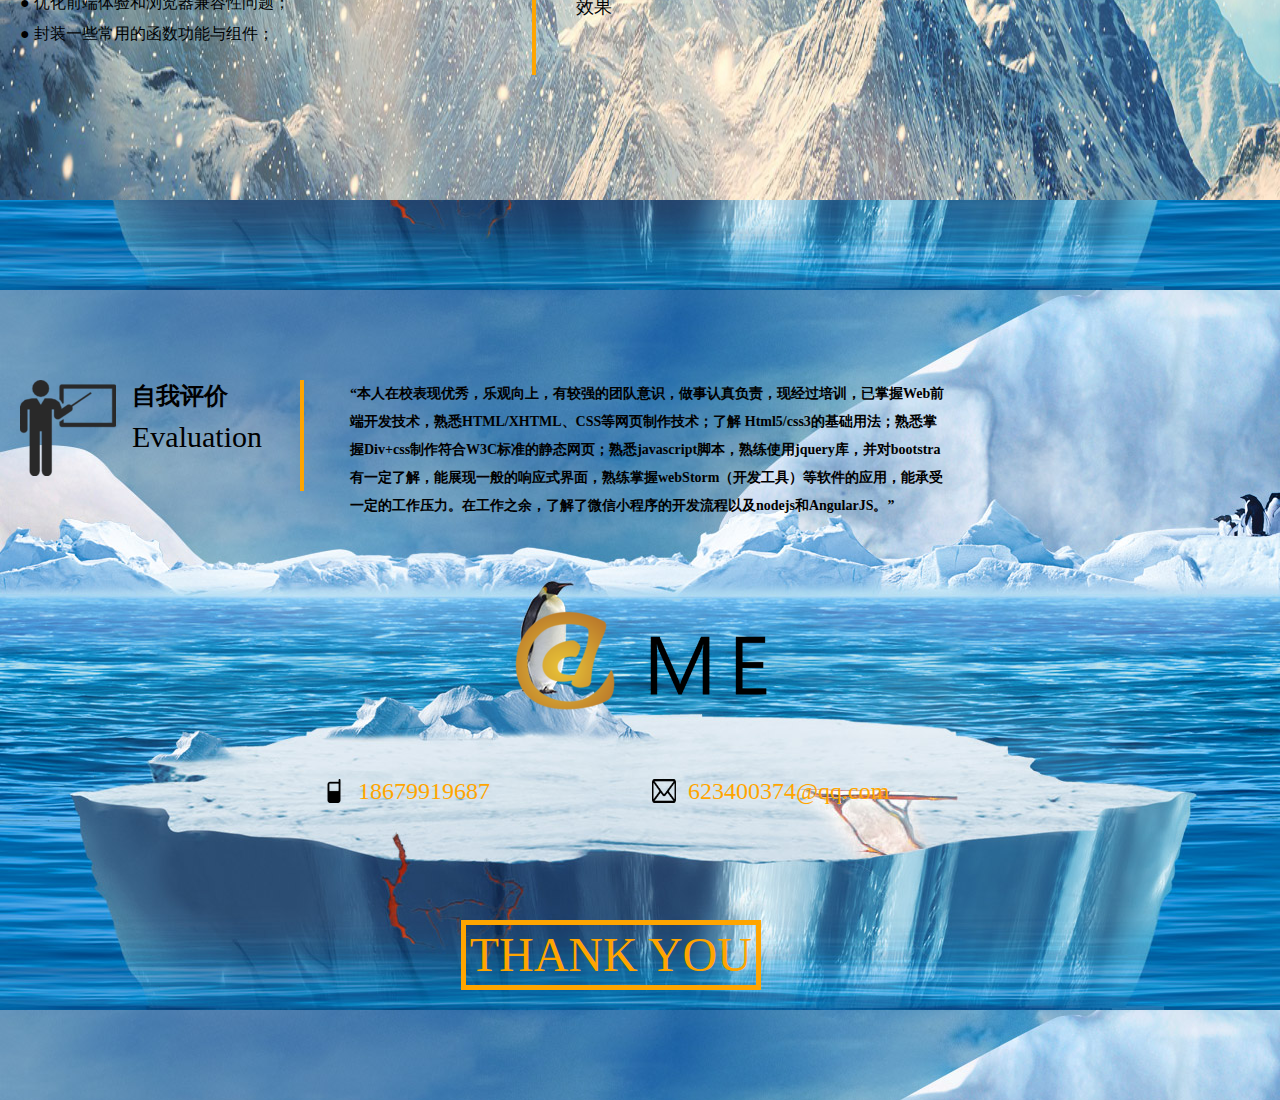
==== commit 5c6dea72: "Update index.html" ====
--- a/index.html
+++ b/index.html
@@ -143,11 +143,20 @@
                     </li>
                     <li>
                         <h4>
-                            传智播客
+                            考驾照/看书自学JAVA
                         </h4>
                         <s></s>
                         <h5>
                             2016/8-2017/01
+                        </h5>
+                    </li>
+                     <li>
+                        <h4>
+                           池泉科技JAVA培训
+                        </h4>
+                        <s></s>
+                        <h5>
+                            2017/02-2017/07
                         </h5>
                     </li>
                     <li>
@@ -259,4 +268,4 @@
             } ,30)
         }
     }
- </script>+ </script>
--- a/css/jian.css
+++ b/css/jian.css
@@ -6,10 +6,6 @@
     display: block;
     width: 48px;
     height: 48px;
-}
-body{
-width:1200px;
-margin:0 auto;
 }
 s{
     background-color: orange;
@@ -555,4 +551,4 @@
     color: orange;
     text-align: center;
     line-height: 60px;
-}
+}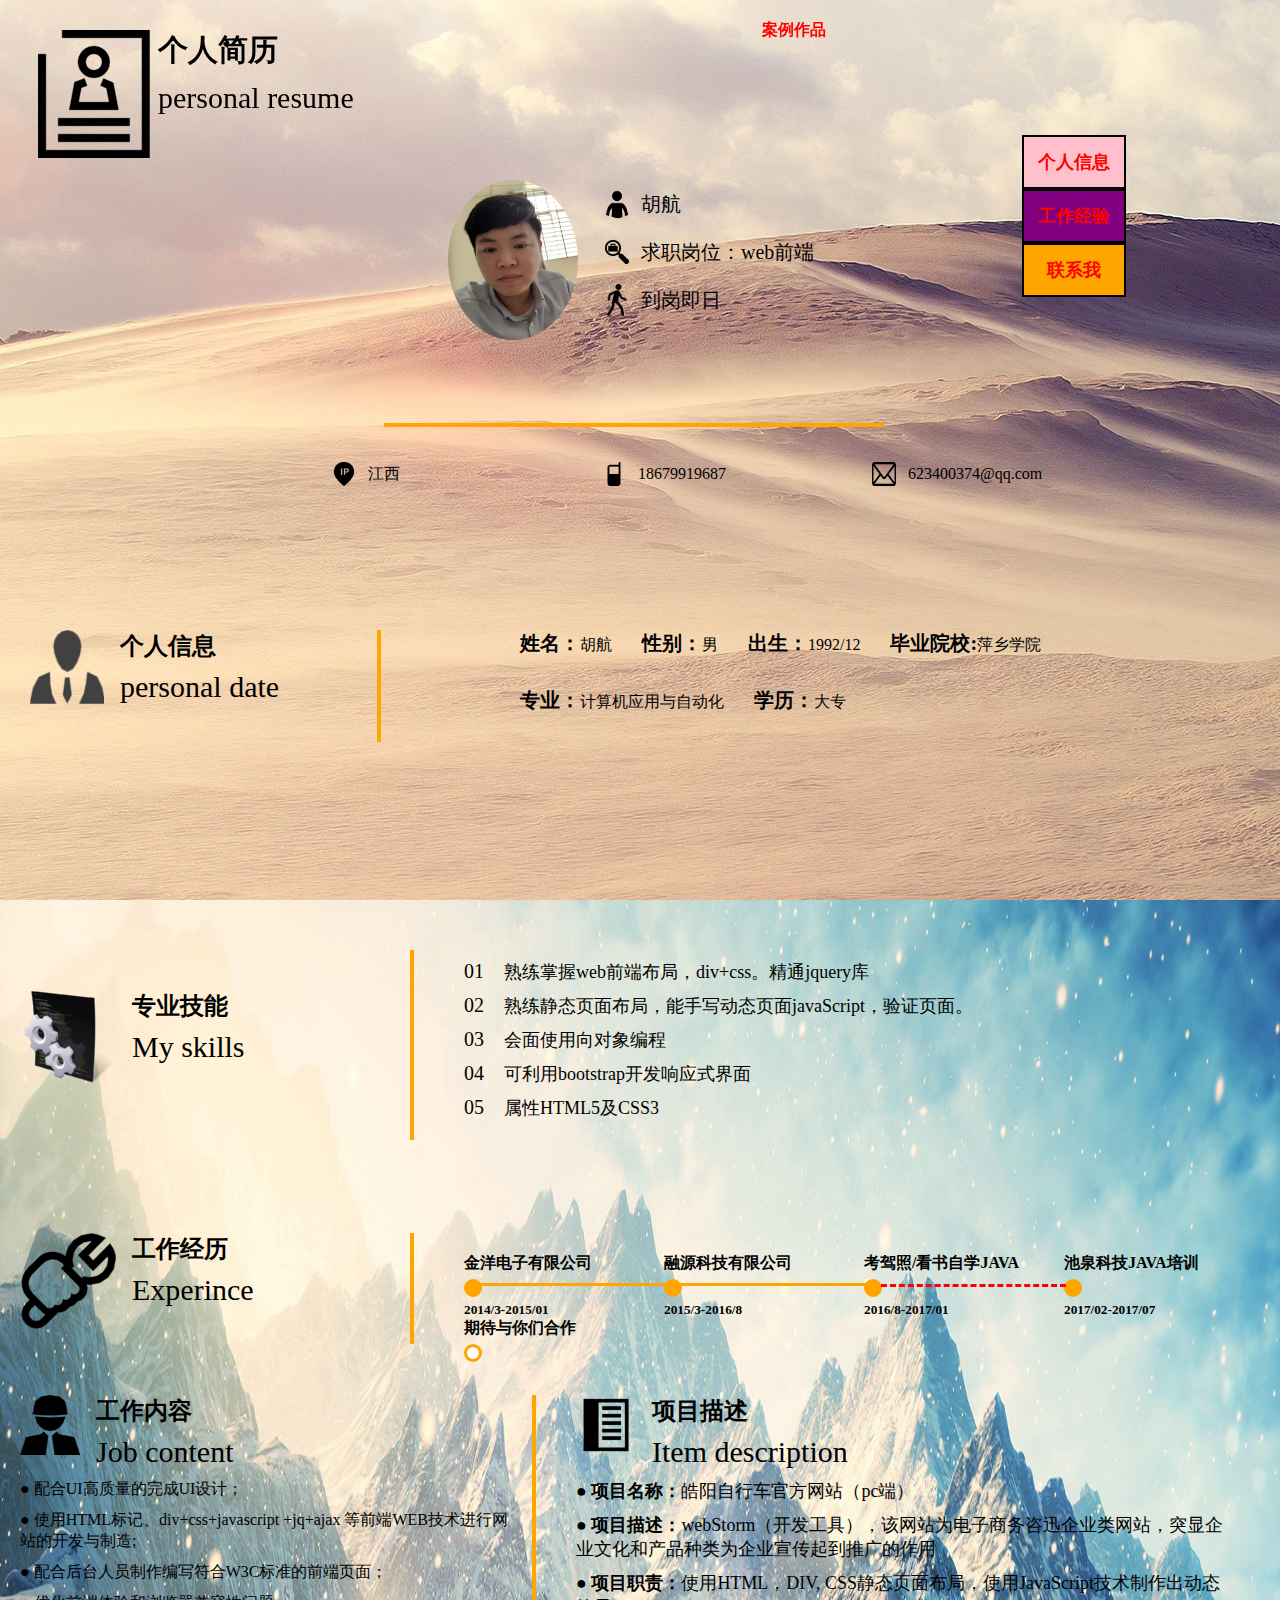
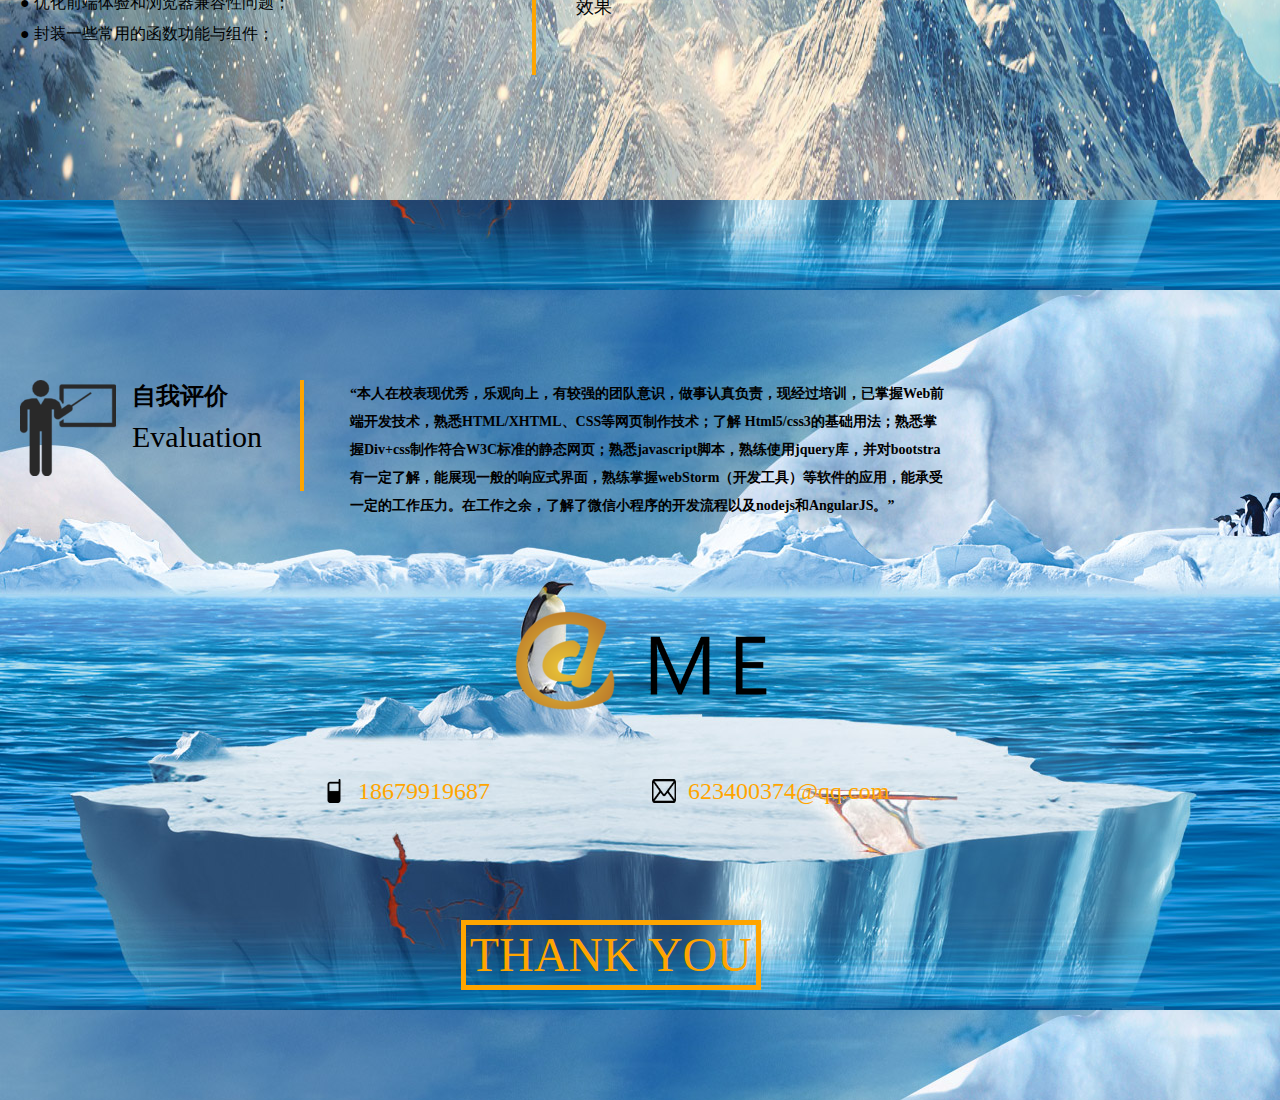
==== commit d56e2d56: "Update index.html" ====
--- a/index.html
+++ b/index.html
@@ -125,7 +125,7 @@
                 <ul>
                     <li>
                         <h4>
-                            经验电子有限公司
+                            金洋电子有限公司
                         </h4>
                         <s></s>
                         <h5>
